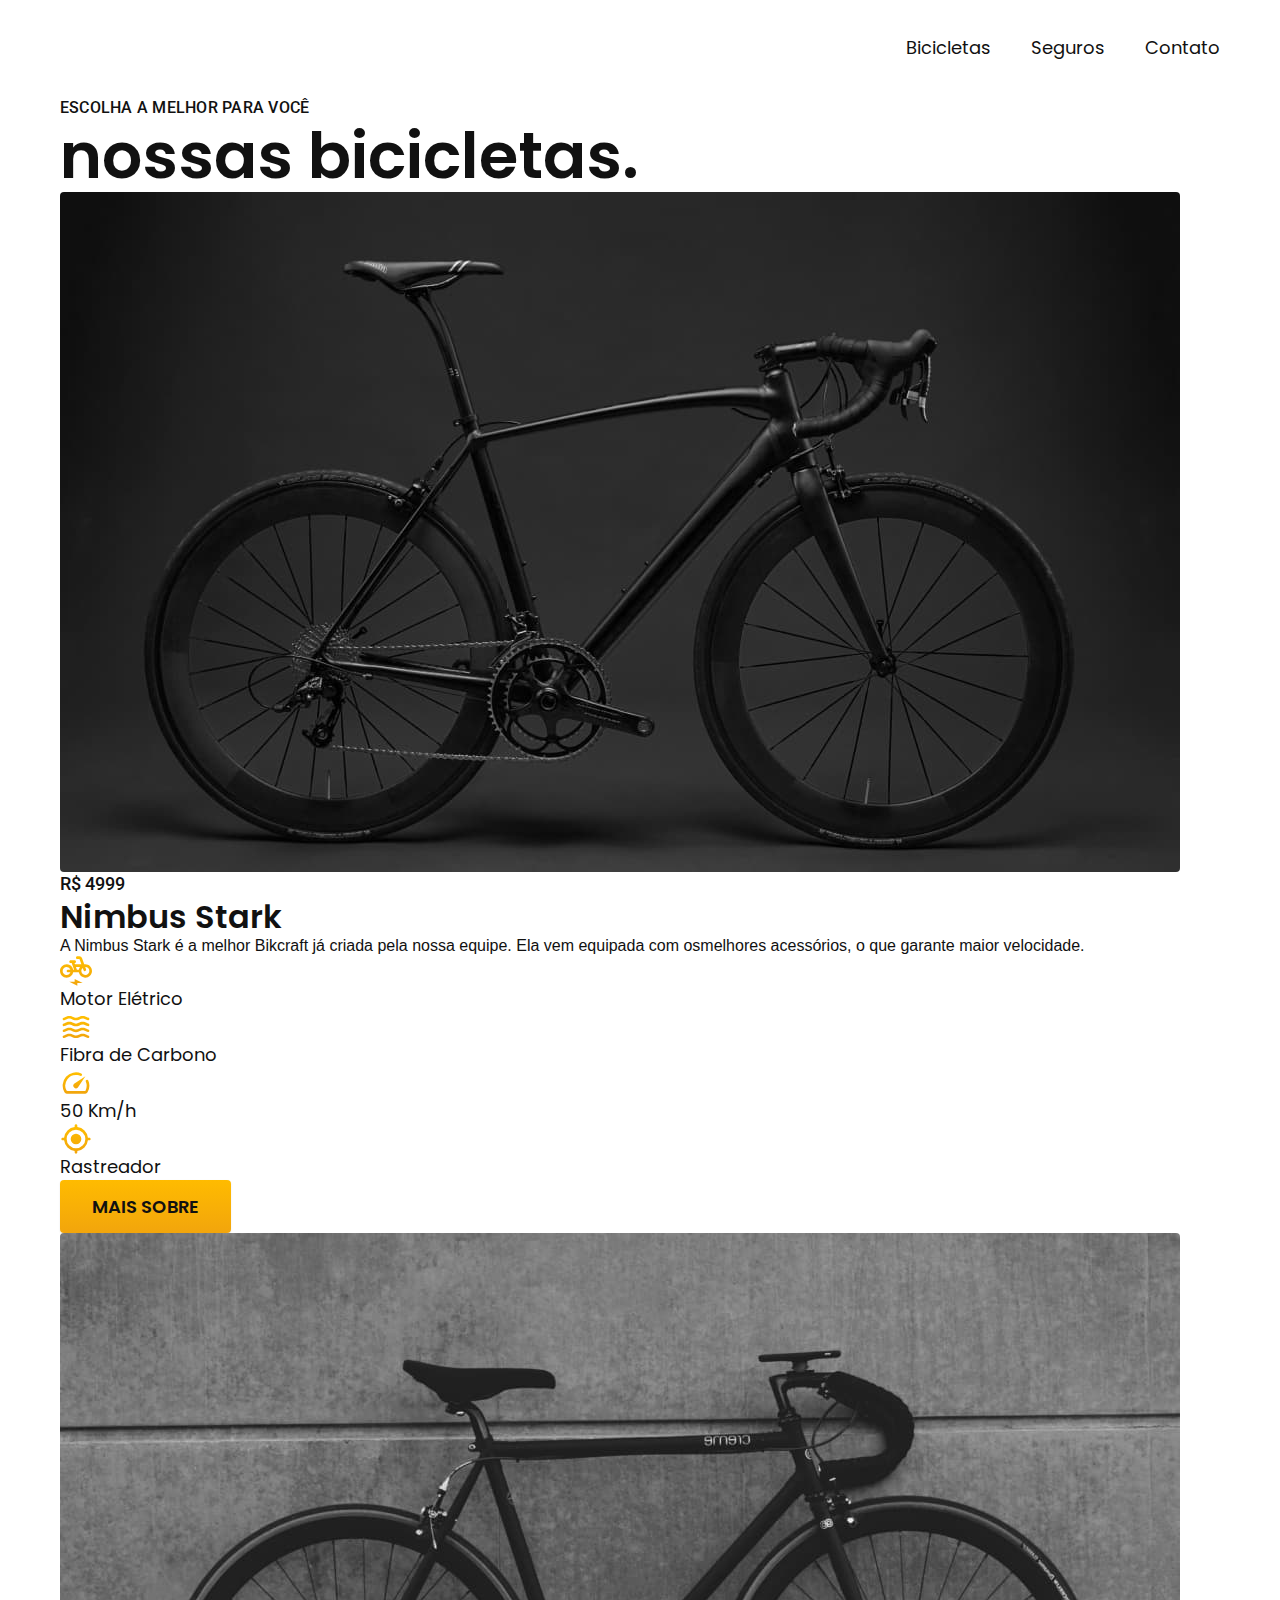
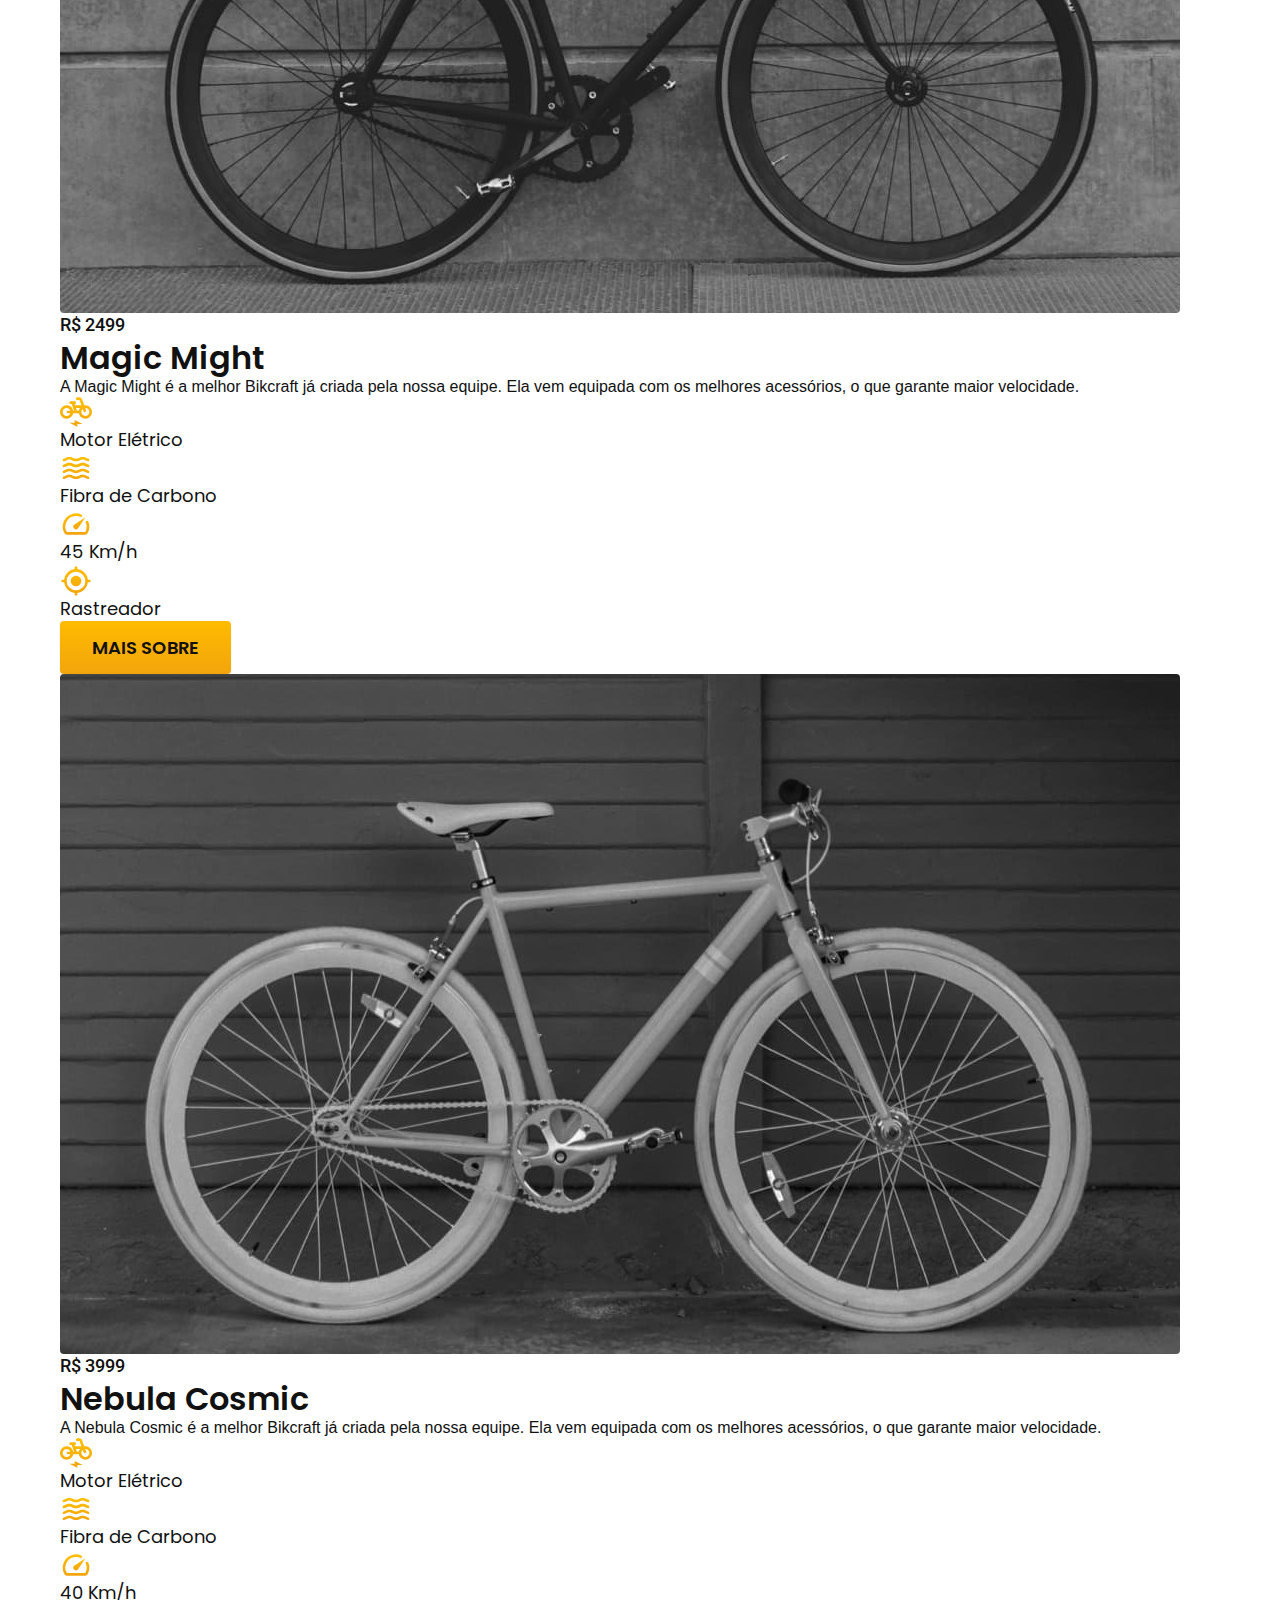
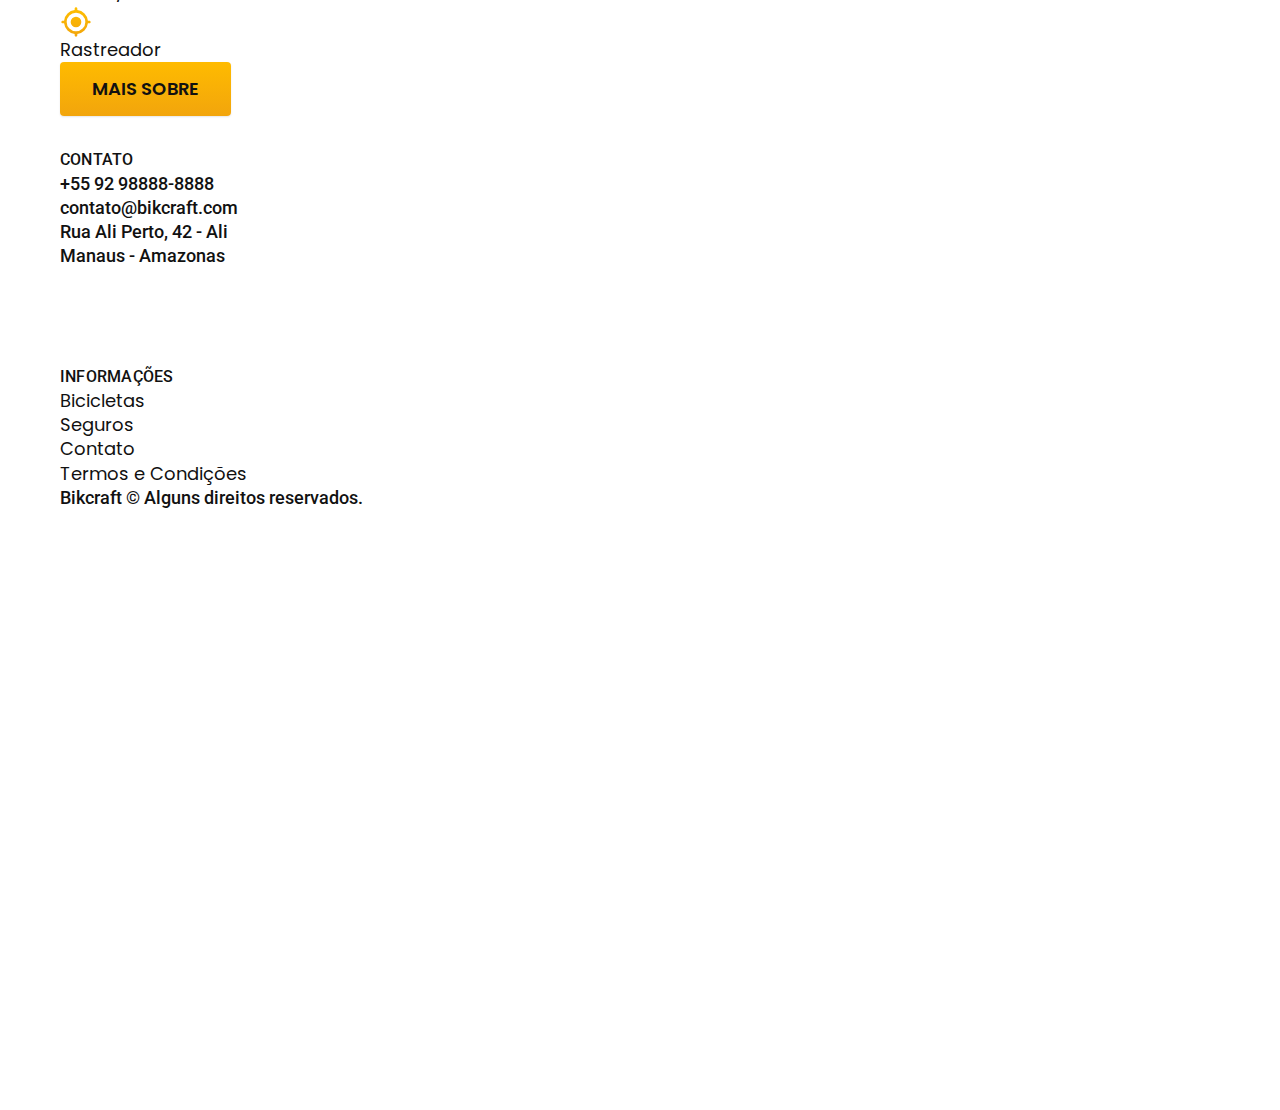
==== bicicletas.html @ 4f395906 "Iniciado area seguros" ====
<!DOCTYPE html>
<html lang="en">
  <head>
    <meta charset="UTF-8" />
    <meta name="viewport" content="width=device-width, initial-scale=1.0" />
    <meta
      name="description"
      content="Modelos de Biciletas feitas pela Bikcraft"
    />
    <link rel="stylesheet" href="./css/style.css" />
    <link rel="preconnect" href="https://fonts.googleapis.com" />
    <link rel="preconnect" href="https://fonts.gstatic.com" crossorigin />
    <link
      href="https://fonts.googleapis.com/css2?family=Merriweather:ital,wght@1,900&family=Poppins:wght@400;600&family=Roboto:wght@400;500&display=swap"
      rel="stylesheet"
    />
    <title>Bicicletas | Bikcraft</title>
  </head>
  <body id="bicicletas">
    <header class="header-bg">
      <div class="header centro">
        <a href="./">
          <img src="./img/bikcraft.svg" alt="Bikcraft" />
        </a>
        <nav aria-label="primaria">
          <ul class="header-menu font-1-m">
            <li><a href="./bicicletas.html">Bicicletas</a></li>
            <li><a href="./seguros.html">Seguros</a></li>
            <li><a href="./contato.html">Contato</a></li>
          </ul>
        </nav>
      </div>
    </header>

    <main>
      <div class="titulo-bg">
        <div class="titulo centro">
          <p class="font-2-l-b cor-5">ESCOLHA A MELHOR PARA VOCÊ</p>
          <h1 class="font-1-xxl cor-0">
            nossas bicicletas<span class="cor-p1">.</span>
          </h1>
        </div>
      </div>

      <div class="bicicletas centro">
        <div class="bicicletas-imagem">
          <img src="./img/bicicletas/nimbus.jpg" alt="Bicicleta preta" />
          <span class="font-2-m cor-0">R$ 4999</span>
        </div>
        <div class="bicicletas-conteudo">
          <h2 class="font-1-xl">Nimbus Stark</h2>
          <p class="font-2-s cor-8">
            A Nimbus Stark é a melhor Bikcraft já criada pela nossa equipe. Ela
            vem equipada com osmelhores acessórios, o que garante maior
            velocidade.
          </p>
          <ul class="font-1-m cor-8">
            <li>
              <img src="./img/icones/eletrica.svg" alt="" />
              Motor Elétrico
            </li>
            <li>
              <img src="./img/icones/carbono.svg" alt="" />
              Fibra de Carbono
            </li>
            <li>
              <img src="./img/icones/velocidade.svg" alt="" />
              50 Km/h
            </li>
            <li>
              <img src="./img/icones/rastreador.svg" alt="" />
              Rastreador
            </li>
          </ul>
          <a class="botao seta" href="./bicicletas/nimbus.html">mais sobre</a>
        </div>
      </div>

      <div class="bicicletas-bg">
        <div class="bicicletas centro">
          <div class="bicicletas-imagem">
            <img src="./img/bicicletas/magic.jpg" alt="Bicicleta preta" />
            <span class="font-2-m cor-0">R$ 2499</span>
          </div>
          <div class="bicicletas-conteudo">
            <h2 class="font-1-xl cor-0">Magic Might</h2>
            <p class="font-2-s cor-5">
              A Magic Might é a melhor Bikcraft já criada pela nossa equipe. Ela
              vem equipada com os melhores acessórios, o que garante maior
              velocidade.
            </p>
            <ul class="font-1-m cor-5">
              <li>
                <img src="./img/icones/eletrica.svg" alt="" />
                Motor Elétrico
              </li>
              <li>
                <img src="./img/icones/carbono.svg" alt="" />
                Fibra de Carbono
              </li>
              <li>
                <img src="./img/icones/velocidade.svg" alt="" />
                45 Km/h
              </li>
              <li>
                <img src="./img/icones/rastreador.svg" alt="" />
                Rastreador
              </li>
            </ul>
            <a class="botao seta" href="./bicicletas/magic.html">mais sobre</a>
          </div>
        </div>
      </div>

      <div class="bicicletas centro">
        <div class="bicicletas-imagem">
          <img src="./img/bicicletas/nebula.jpg" alt="Bicicleta preta" />
          <span class="font-2-m cor-0">R$ 3999</span>
        </div>
        <div class="bicicletas-conteudo">
          <h2 class="font-1-xl">Nebula Cosmic</h2>
          <p class="font-2-s cor-8">
            A Nebula Cosmic é a melhor Bikcraft já criada pela nossa equipe. Ela
            vem equipada com os melhores acessórios, o que garante maior
            velocidade.
          </p>
          <ul class="font-1-m cor-8">
            <li>
              <img src="./img/icones/eletrica.svg" alt="" />
              Motor Elétrico
            </li>
            <li>
              <img src="./img/icones/carbono.svg" alt="" />
              Fibra de Carbono
            </li>
            <li>
              <img src="./img/icones/velocidade.svg" alt="" />
              40 Km/h
            </li>
            <li>
              <img src="./img/icones/rastreador.svg" alt="" />
              Rastreador
            </li>
          </ul>
          <a class="botao seta" href="./bicicletas/nebula.html">mais sobre</a>
        </div>
      </div>
    </main>

    <footer class="footer-bg">
      <div class="footer centro">
        <img src="./img/bikcraft.svg" alt="Bikcraft" />
        <div class="footer-contato">
          <h3 class="font-2-l-b cor-0">Contato</h3>
          <ul class="font-2-m cor-5">
            <li><a href="tel:+5592988888888">+55 92 98888-8888</a></li>
            <li>
              <a href="mailto:contato@bikcraft.com">contato@bikcraft.com</a>
            </li>
            <li>Rua Ali Perto, 42 - Ali</li>
            <li>Manaus - Amazonas</li>
          </ul>
          <div class="footer-redes">
            <a href="./"
              ><img src="./img/redes/instagram.svg" alt="Instagram"
            /></a>
            <a href="./"
              ><img src="./img/redes/facebook.svg" alt="Facebook"
            /></a>
            <a href="./"><img src="./img/redes/youtube.svg" alt="Youtube" /></a>
          </div>
        </div>
        <div class="footer-info">
          <h3 class="font-2-l-b cor-0">Informações</h3>
          <nav>
            <ul class="font-1-m cor-5">
              <li><a href="./bicicletas.html">Bicicletas</a></li>
              <li><a href="./seguros.html">Seguros</a></li>
              <li><a href="./contato.html">Contato</a></li>
              <li><a href="./termos.html">Termos e Condições</a></li>
            </ul>
          </nav>
        </div>
        <p class="footer-copy font-2-m cor-6">
          Bikcraft © Alguns direitos reservados.
        </p>
      </div>
    </footer>
  </body>
</html>
---- css/style.css ----
@import './global/global.css';
@import './utilidades/tipografia.css';
@import './utilidades/cores.css';


@import './global/header.css';
@import './global/footer.css';

/* Utilidades */
@import './utilidades/componentes.css';

/* Home */
@import './home/introducao.css';
@import './home/tecnologia.css';
@import './home/parceiros.css';
@import './home/depoimento.css';

/* Bicicletas */
@import './bicicletas/bicicletas-lista.css';
@import './bicicletas/bicicletas.css';

/* Seguros */
@import './seguros/seguros.css';
@import './seguros/vantagens.css';
@import './seguros/perguntas.css';

/* Termos */
@import './termos/termos.css';
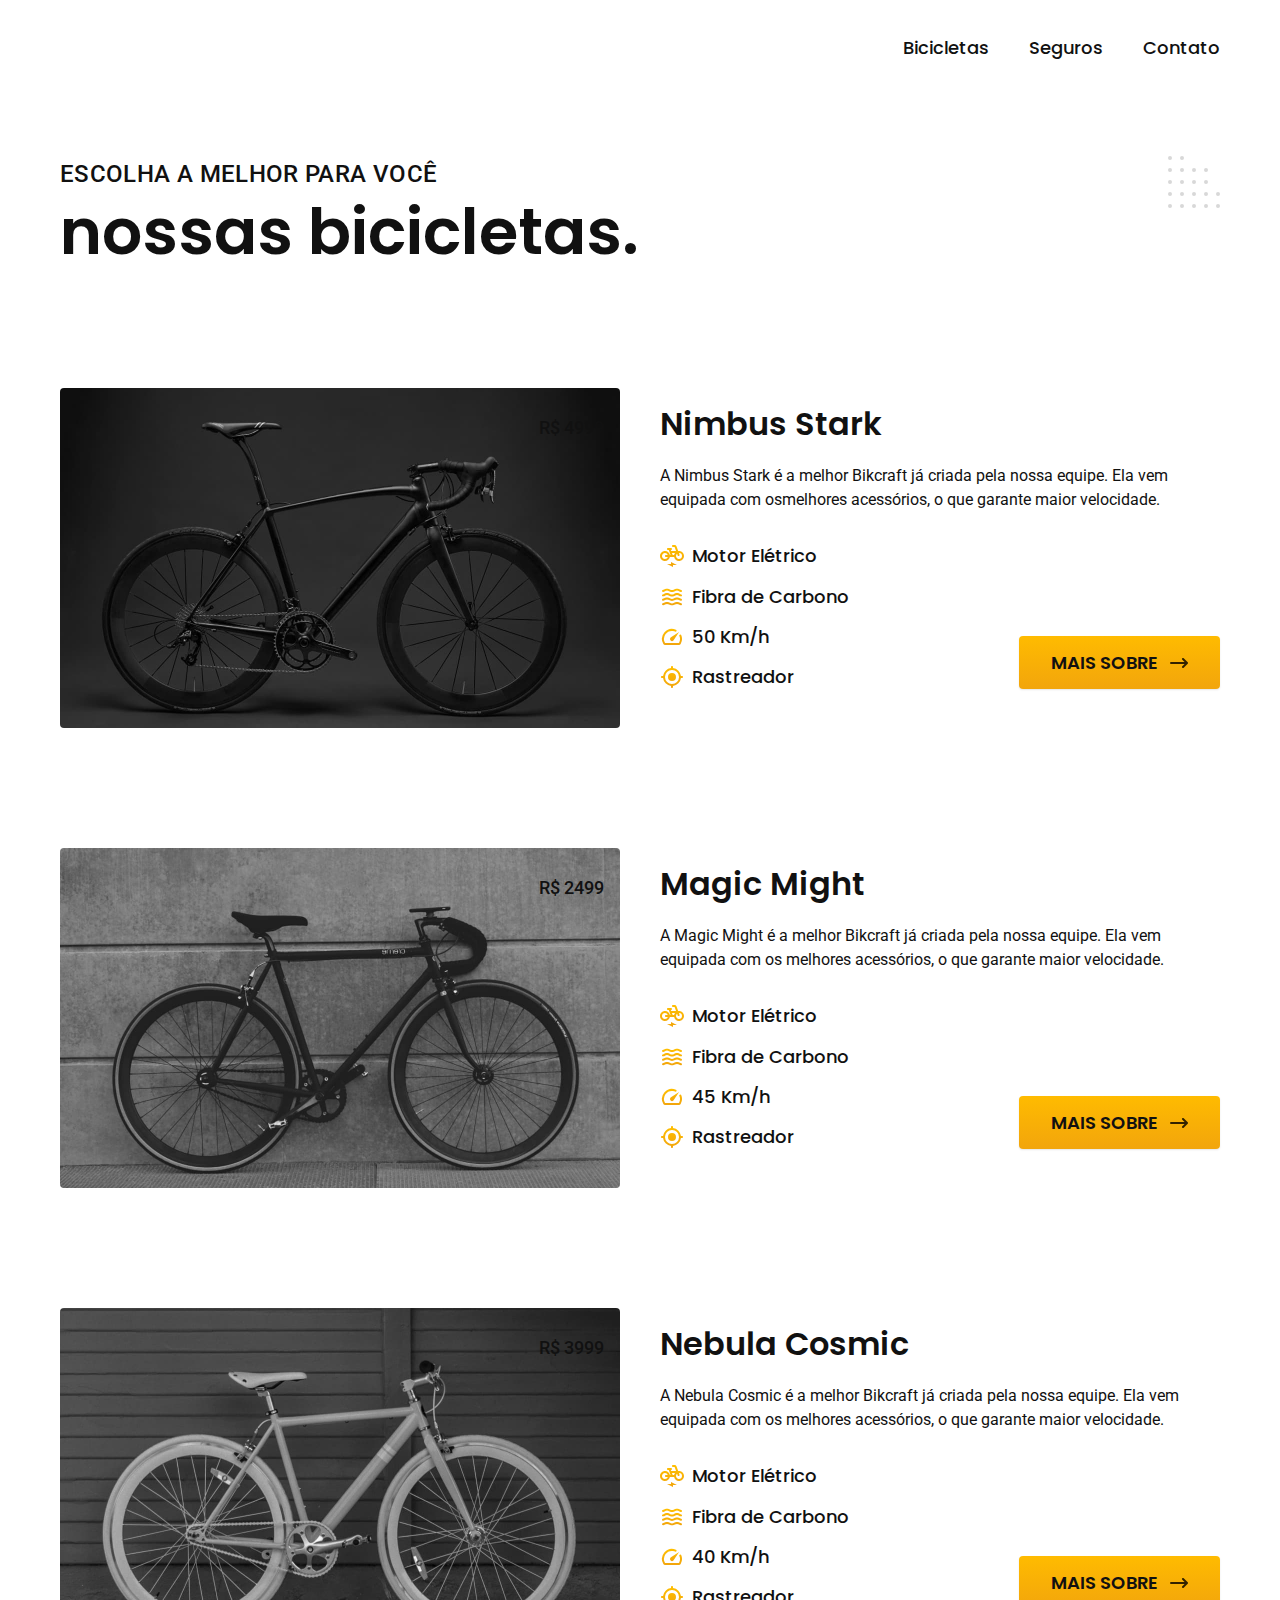
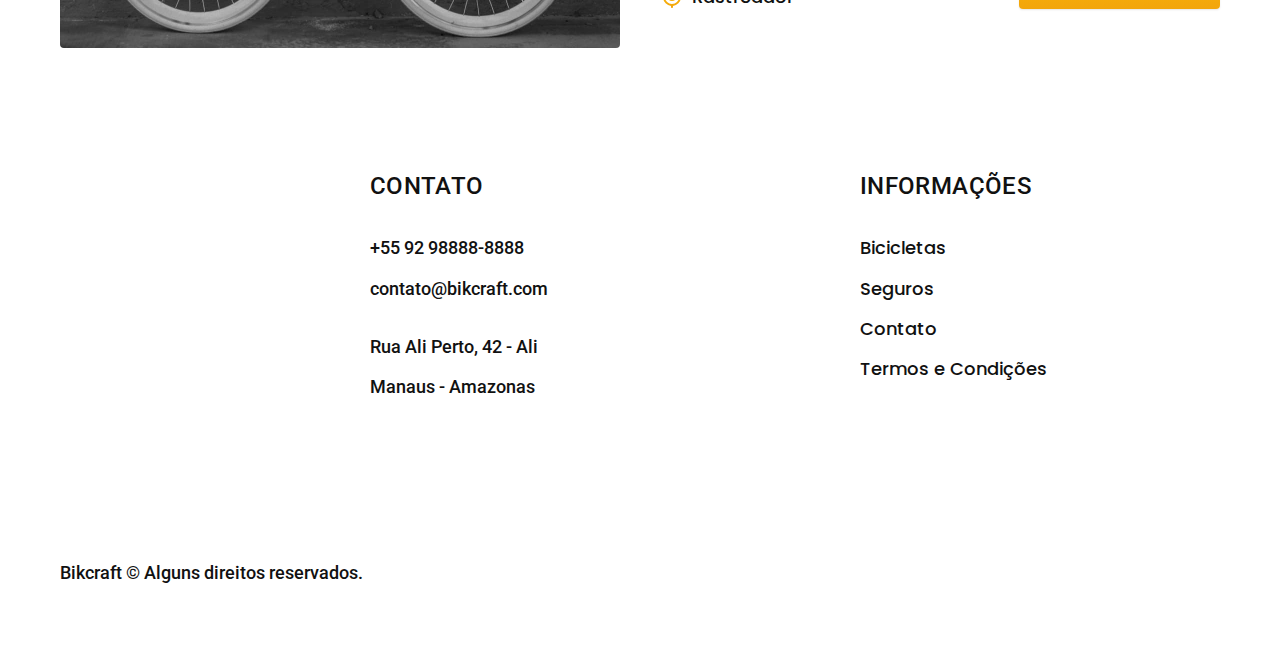
==== commit 6b59a1f1: "Otimizando o site" ====
--- a/bicicletas.html
+++ b/bicicletas.html
@@ -7,6 +7,7 @@
       name="description"
       content="Modelos de Biciletas feitas pela Bikcraft"
     />
+    <link rel="preload" href="./css/style.css" as="style" />
     <link rel="stylesheet" href="./css/style.css" />
     <link rel="preconnect" href="https://fonts.googleapis.com" />
     <link rel="preconnect" href="https://fonts.gstatic.com" crossorigin />
--- a/css/style.css
+++ b/css/style.css
@@ -1,28 +1,30 @@
-@import './global/global.css';
-@import './utilidades/tipografia.css';
-@import './utilidades/cores.css';
+@import "./global/global.css";
+@import "./utilidades/tipografia.css";
+@import "./utilidades/cores.css";
 
-
-@import './global/header.css';
-@import './global/footer.css';
+@import "./global/header.css";
+@import "./global/footer.css";
 
 /* Utilidades */
-@import './utilidades/componentes.css';
+@import "./utilidades/componentes.css";
 
 /* Home */
-@import './home/introducao.css';
-@import './home/tecnologia.css';
-@import './home/parceiros.css';
-@import './home/depoimento.css';
+@import "./home/introducao.css";
+@import "./home/tecnologia.css";
+@import "./home/parceiros.css";
+@import "./home/depoimento.css";
 
 /* Bicicletas */
-@import './bicicletas/bicicletas-lista.css';
-@import './bicicletas/bicicletas.css';
+@import "./bicicletas/bicicletas-lista.css";
+@import "./bicicletas/bicicletas.css";
+
+/* Bicicleta */
+@import "./bicicleta/bicicleta.css";
 
 /* Seguros */
-@import './seguros/seguros.css';
-@import './seguros/vantagens.css';
-@import './seguros/perguntas.css';
+@import "./seguros/seguros.css";
+@import "./seguros/vantagens.css";
+@import "./seguros/perguntas.css";
 
 /* Termos */
-@import './termos/termos.css';+@import "./termos/termos.css";
--- a/css/style.css
+++ b/css/style.css
@@ -1,28 +1,30 @@
-@import './global/global.css';
-@import './utilidades/tipografia.css';
-@import './utilidades/cores.css';
+@import "./global/global.css";
+@import "./utilidades/tipografia.css";
+@import "./utilidades/cores.css";
 
-
-@import './global/header.css';
-@import './global/footer.css';
+@import "./global/header.css";
+@import "./global/footer.css";
 
 /* Utilidades */
-@import './utilidades/componentes.css';
+@import "./utilidades/componentes.css";
 
 /* Home */
-@import './home/introducao.css';
-@import './home/tecnologia.css';
-@import './home/parceiros.css';
-@import './home/depoimento.css';
+@import "./home/introducao.css";
+@import "./home/tecnologia.css";
+@import "./home/parceiros.css";
+@import "./home/depoimento.css";
 
 /* Bicicletas */
-@import './bicicletas/bicicletas-lista.css';
-@import './bicicletas/bicicletas.css';
+@import "./bicicletas/bicicletas-lista.css";
+@import "./bicicletas/bicicletas.css";
+
+/* Bicicleta */
+@import "./bicicleta/bicicleta.css";
 
 /* Seguros */
-@import './seguros/seguros.css';
-@import './seguros/vantagens.css';
-@import './seguros/perguntas.css';
+@import "./seguros/seguros.css";
+@import "./seguros/vantagens.css";
+@import "./seguros/perguntas.css";
 
 /* Termos */
-@import './termos/termos.css';+@import "./termos/termos.css";
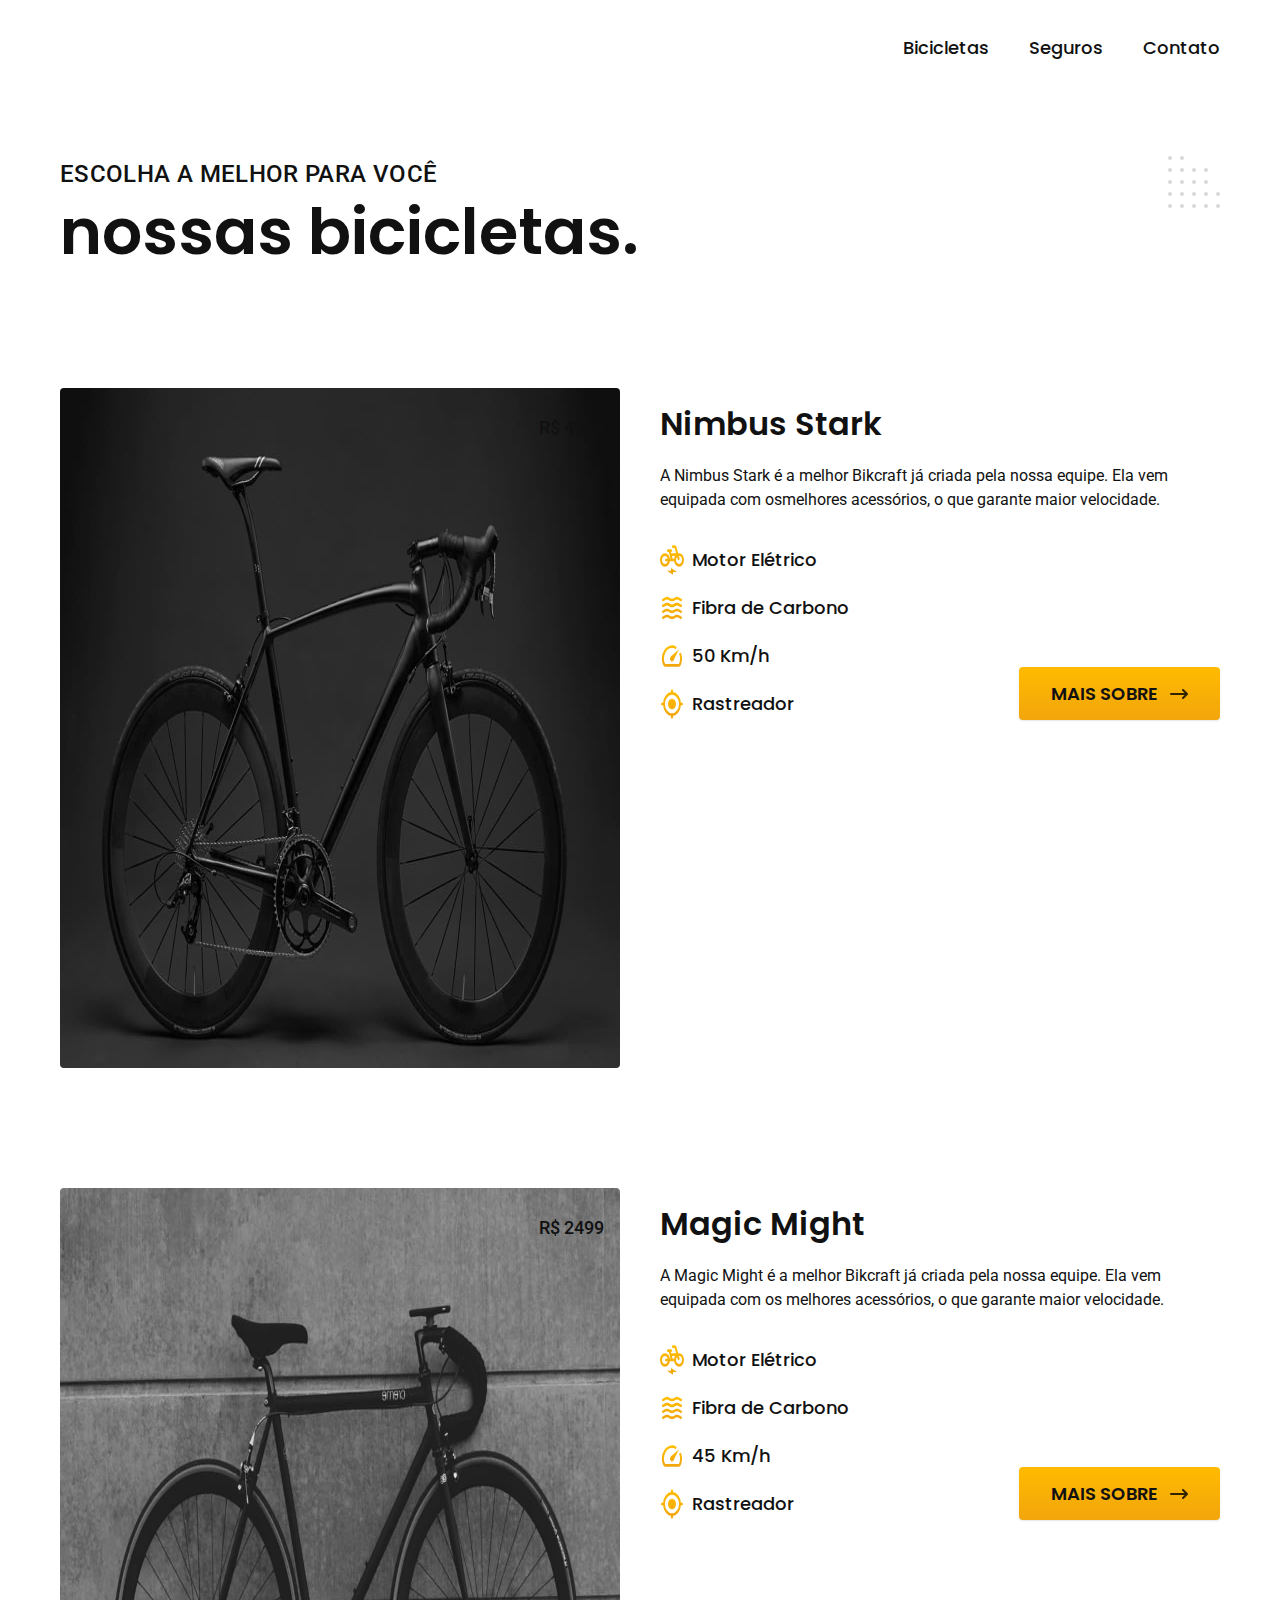
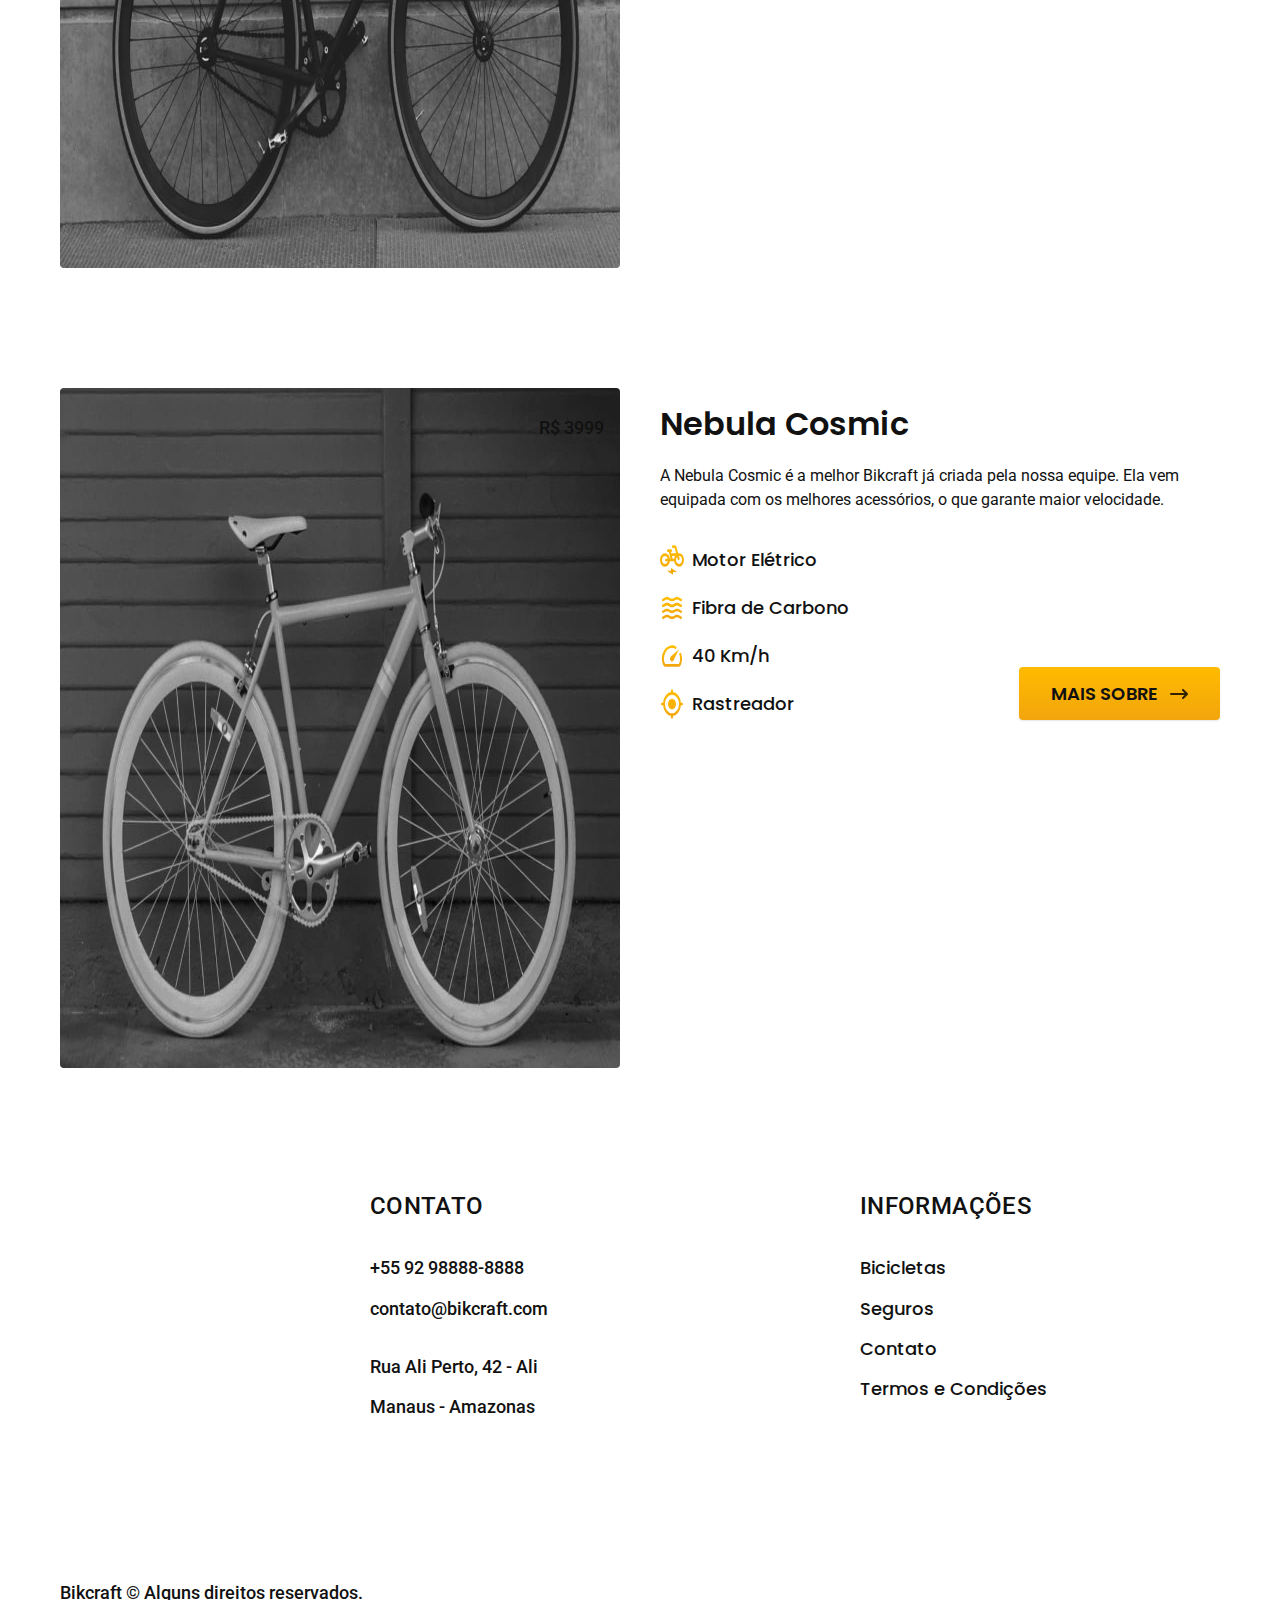
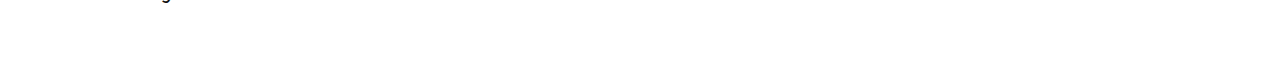
==== commit b5f72889: "width e height das imagens definidos" ====
--- a/bicicletas.html
+++ b/bicicletas.html
@@ -21,7 +21,12 @@
     <header class="header-bg">
       <div class="header centro">
         <a href="./">
-          <img src="./img/bikcraft.svg" alt="Bikcraft" />
+          <img
+            src="./img/bikcraft.svg"
+            alt="Bikcraft"
+            width="136"
+            height="32"
+          />
         </a>
         <nav aria-label="primaria">
           <ul class="header-menu font-1-m">
@@ -45,7 +50,12 @@
 
       <div class="bicicletas centro">
         <div class="bicicletas-imagem">
-          <img src="./img/bicicletas/nimbus.jpg" alt="Bicicleta preta" />
+          <img
+            src="./img/bicicletas/nimbus.jpg"
+            alt="Bicicleta preta"
+            width="1120"
+            height="680"
+          />
           <span class="font-2-m cor-0">R$ 4999</span>
         </div>
         <div class="bicicletas-conteudo">
@@ -57,19 +67,39 @@
           </p>
           <ul class="font-1-m cor-8">
             <li>
-              <img src="./img/icones/eletrica.svg" alt="" />
+              <img
+                src="./img/icones/eletrica.svg"
+                alt=""
+                width="32"
+                height="32"
+              />
               Motor Elétrico
             </li>
             <li>
-              <img src="./img/icones/carbono.svg" alt="" />
+              <img
+                src="./img/icones/carbono.svg"
+                alt=""
+                width="32"
+                height="32"
+              />
               Fibra de Carbono
             </li>
             <li>
-              <img src="./img/icones/velocidade.svg" alt="" />
+              <img
+                src="./img/icones/velocidade.svg"
+                alt=""
+                width="32"
+                height="32"
+              />
               50 Km/h
             </li>
             <li>
-              <img src="./img/icones/rastreador.svg" alt="" />
+              <img
+                src="./img/icones/rastreador.svg"
+                alt=""
+                width="32"
+                height="32"
+              />
               Rastreador
             </li>
           </ul>
@@ -80,7 +110,12 @@
       <div class="bicicletas-bg">
         <div class="bicicletas centro">
           <div class="bicicletas-imagem">
-            <img src="./img/bicicletas/magic.jpg" alt="Bicicleta preta" />
+            <img
+              src="./img/bicicletas/magic.jpg"
+              alt="Bicicleta preta"
+              width="1120"
+              height="680"
+            />
             <span class="font-2-m cor-0">R$ 2499</span>
           </div>
           <div class="bicicletas-conteudo">
@@ -92,19 +127,39 @@
             </p>
             <ul class="font-1-m cor-5">
               <li>
-                <img src="./img/icones/eletrica.svg" alt="" />
+                <img
+                  src="./img/icones/eletrica.svg"
+                  alt=""
+                  width="32"
+                  height="32"
+                />
                 Motor Elétrico
               </li>
               <li>
-                <img src="./img/icones/carbono.svg" alt="" />
+                <img
+                  src="./img/icones/carbono.svg"
+                  alt=""
+                  width="32"
+                  height="32"
+                />
                 Fibra de Carbono
               </li>
               <li>
-                <img src="./img/icones/velocidade.svg" alt="" />
+                <img
+                  src="./img/icones/velocidade.svg"
+                  alt=""
+                  width="32"
+                  height="32"
+                />
                 45 Km/h
               </li>
               <li>
-                <img src="./img/icones/rastreador.svg" alt="" />
+                <img
+                  src="./img/icones/rastreador.svg"
+                  alt=""
+                  width="32"
+                  height="32"
+                />
                 Rastreador
               </li>
             </ul>
@@ -115,7 +170,12 @@
 
       <div class="bicicletas centro">
         <div class="bicicletas-imagem">
-          <img src="./img/bicicletas/nebula.jpg" alt="Bicicleta preta" />
+          <img
+            src="./img/bicicletas/nebula.jpg"
+            alt="Bicicleta preta"
+            width="1120"
+            height="680"
+          />
           <span class="font-2-m cor-0">R$ 3999</span>
         </div>
         <div class="bicicletas-conteudo">
@@ -127,19 +187,39 @@
           </p>
           <ul class="font-1-m cor-8">
             <li>
-              <img src="./img/icones/eletrica.svg" alt="" />
+              <img
+                src="./img/icones/eletrica.svg"
+                alt=""
+                width="32"
+                height="32"
+              />
               Motor Elétrico
             </li>
             <li>
-              <img src="./img/icones/carbono.svg" alt="" />
+              <img
+                src="./img/icones/carbono.svg"
+                alt=""
+                width="32"
+                height="32"
+              />
               Fibra de Carbono
             </li>
             <li>
-              <img src="./img/icones/velocidade.svg" alt="" />
+              <img
+                src="./img/icones/velocidade.svg"
+                alt=""
+                width="32"
+                height="32"
+              />
               40 Km/h
             </li>
             <li>
-              <img src="./img/icones/rastreador.svg" alt="" />
+              <img
+                src="./img/icones/rastreador.svg"
+                alt=""
+                width="32"
+                height="32"
+              />
               Rastreador
             </li>
           </ul>
@@ -150,7 +230,7 @@
 
     <footer class="footer-bg">
       <div class="footer centro">
-        <img src="./img/bikcraft.svg" alt="Bikcraft" />
+        <img src="./img/bikcraft.svg" alt="Bikcraft" width="136" height="32" />
         <div class="footer-contato">
           <h3 class="font-2-l-b cor-0">Contato</h3>
           <ul class="font-2-m cor-5">
@@ -163,12 +243,26 @@
           </ul>
           <div class="footer-redes">
             <a href="./"
-              ><img src="./img/redes/instagram.svg" alt="Instagram"
+              ><img
+                src="./img/redes/instagram.svg"
+                alt="Instagram"
+                width="32"
+                height="32"
             /></a>
             <a href="./"
-              ><img src="./img/redes/facebook.svg" alt="Facebook"
+              ><img
+                src="./img/redes/facebook.svg"
+                alt="Facebook"
+                width="32"
+                height="32"
             /></a>
-            <a href="./"><img src="./img/redes/youtube.svg" alt="Youtube" /></a>
+            <a href="./"
+              ><img
+                src="./img/redes/youtube.svg"
+                alt="Youtube"
+                width="32"
+                height="32"
+            /></a>
           </div>
         </div>
         <div class="footer-info">
